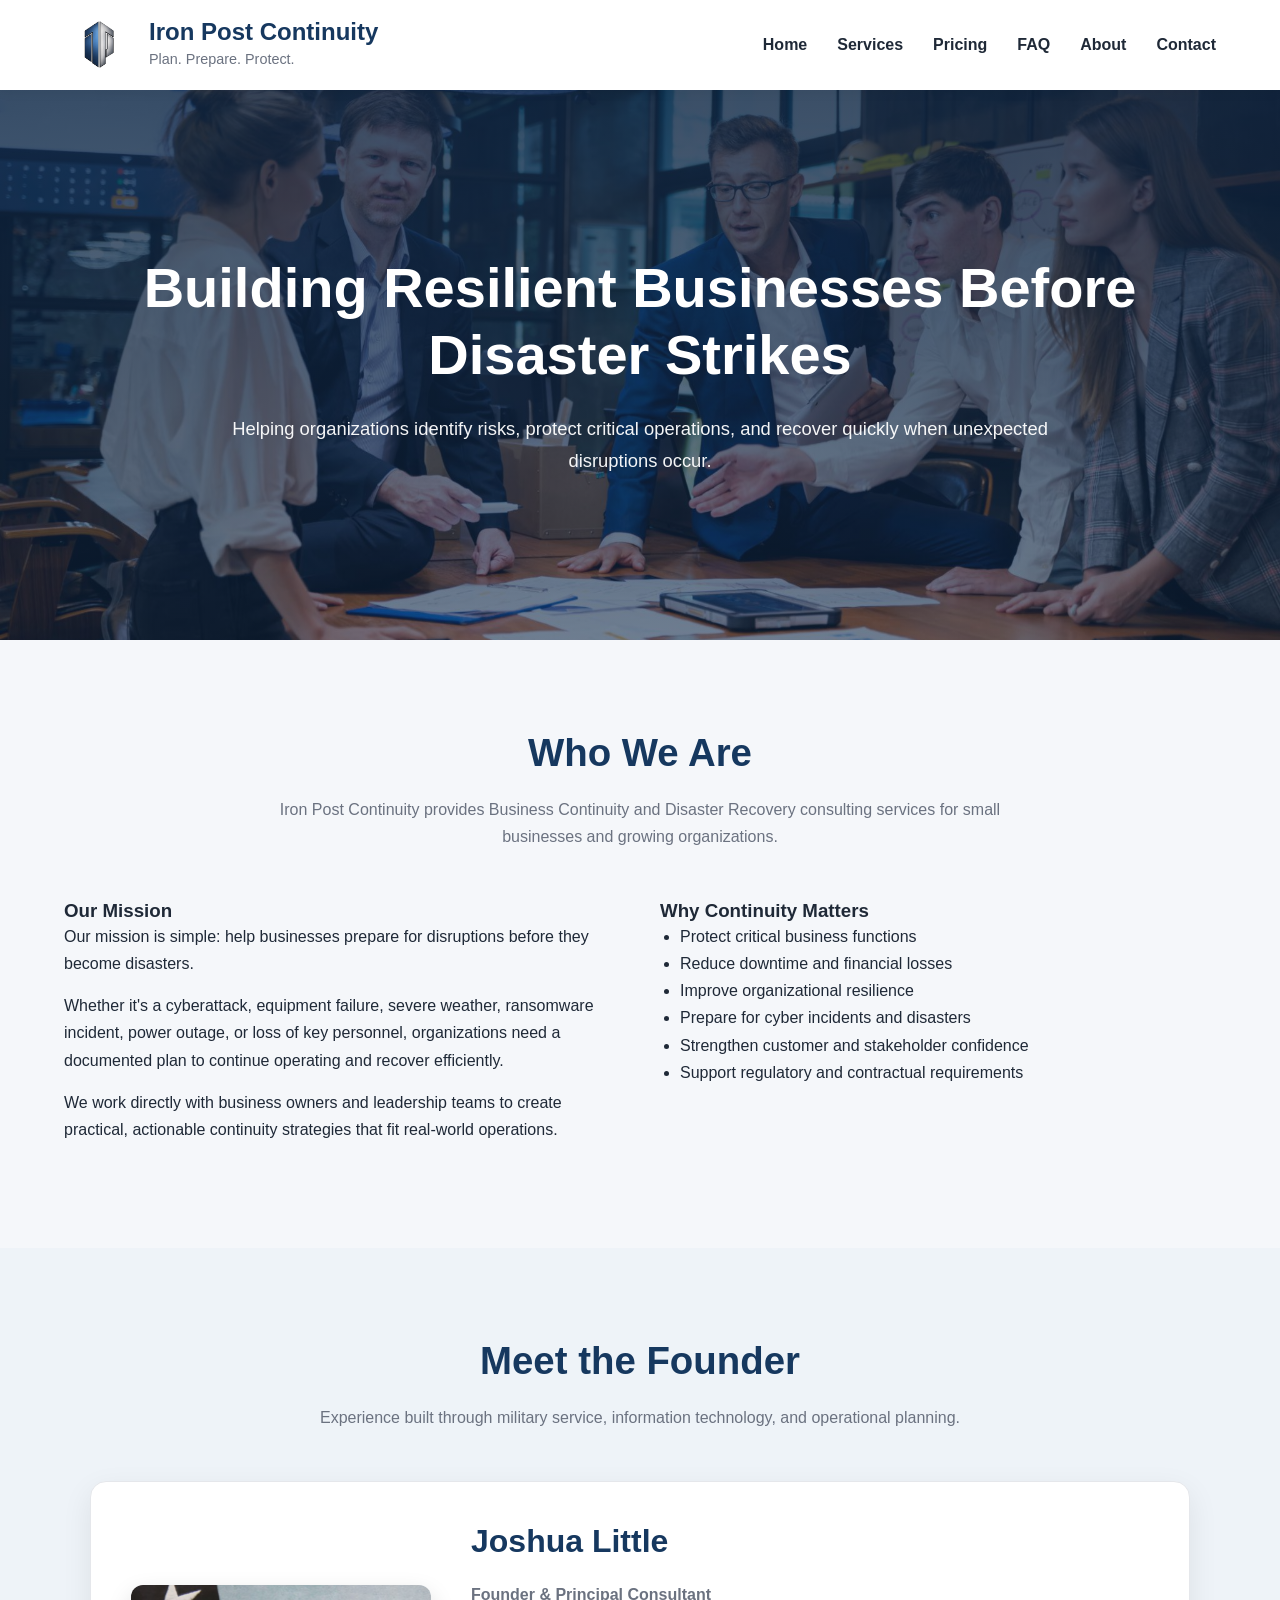
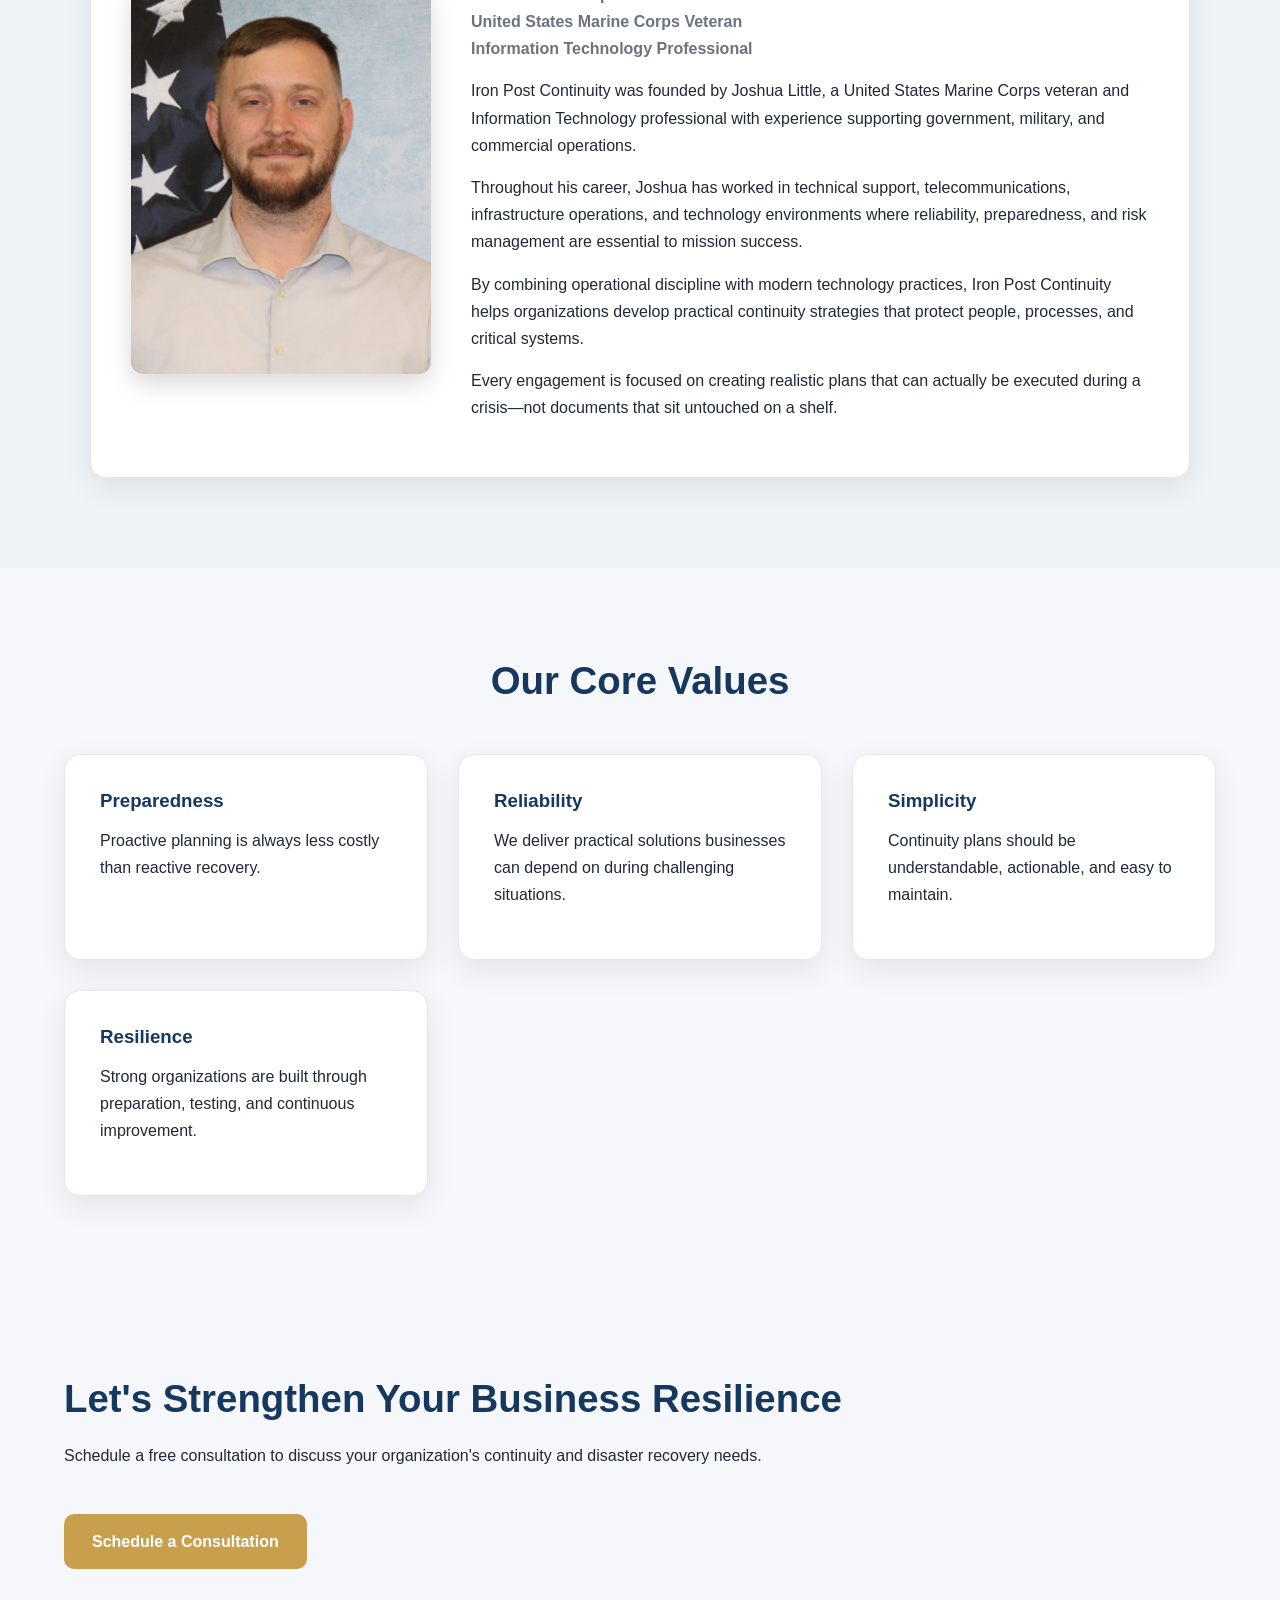
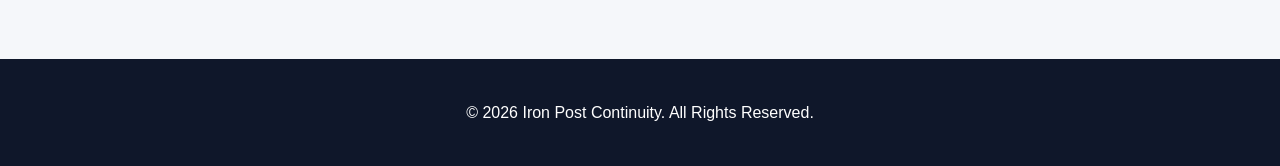
==== about.html @ 45dc6c43 "Update about.html" ====
<!DOCTYPE html>
<html lang="en">
<head>
    <meta charset="UTF-8">
    <meta name="viewport" content="width=device-width, initial-scale=1.0">
    <title>About Us | Iron Post Continuity</title>
    <link rel="stylesheet" href="css/styles.css">
</head>
<body>

    <!-- Navigation -->
    <header>
        <div class="container nav-container">
            <a href="index.html" class="logo-container">
                <img src="images/logo.png" alt="Iron Post Continuity Logo" class="logo">
                <div>
                    <h1>Iron Post Continuity</h1>
                    <p>Plan. Prepare. Protect.</p>
                </div>
            </a>

            <nav>
                <ul>
                    <li><a href="index.html">Home</a></li>
                    <li><a href="services.html">Services</a></li>
                    <li><a href="pricing.html">Pricing</a></li>
                    <li><a href="faq.html">FAQ</a></li>
                    <li><a href="about.html">About</a></li>
                    <li><a href="contact.html">Contact</a></li>
                </ul>
            </nav>
        </div>
    </header>

    <!-- Hero -->
    <section class="page-hero about-hero">
        <div class="container">
            <h2>Building Resilient Businesses Before Disaster Strikes</h2>
            <p>
                Helping organizations identify risks, protect critical operations,
                and recover quickly when unexpected disruptions occur.
            </p>
        </div>
    </section>

    <!-- About Company -->
    <section class="section-light">
        <div class="container">

            <div class="section-heading">
                <h2>Who We Are</h2>
                <p>
                    Iron Post Continuity provides Business Continuity and Disaster Recovery
                    consulting services for small businesses and growing organizations.
                </p>
            </div>

            <div class="two-column-grid">

                <div>
                    <h3>Our Mission</h3>
                    <p>
                        Our mission is simple: help businesses prepare for disruptions
                        before they become disasters.
                    </p>

                    <p>
                        Whether it's a cyberattack, equipment failure, severe weather,
                        ransomware incident, power outage, or loss of key personnel,
                        organizations need a documented plan to continue operating and
                        recover efficiently.
                    </p>

                    <p>
                        We work directly with business owners and leadership teams to
                        create practical, actionable continuity strategies that fit
                        real-world operations.
                    </p>
                </div>

                <div>
                    <h3>Why Continuity Matters</h3>

                    <ul class="feature-list">
                        <li>Protect critical business functions</li>
                        <li>Reduce downtime and financial losses</li>
                        <li>Improve organizational resilience</li>
                        <li>Prepare for cyber incidents and disasters</li>
                        <li>Strengthen customer and stakeholder confidence</li>
                        <li>Support regulatory and contractual requirements</li>
                    </ul>
                </div>

            </div>
        </div>
    </section>

    <!-- Founder Section -->
	<section class="section-dark">

		<div class="container">

			<div class="section-heading">
				<h2>Meet the Founder</h2>

				<p>
					Experience built through military service,
					information technology, and operational planning.
				</p>
			</div>

			<div class="founder-card">
	
				<div class="founder-image">
	
					<img
						src="images/joshlittle.jpg"
						alt="Joshua Little">

				</div>

				<div class="founder-content">

					<h3>Joshua Little</h3>
					<p class="founder-title">
						Founder & Principal Consultant<br>
						United States Marine Corps Veteran<br>
						Information Technology Professional
					</p>
					<p>
						Iron Post Continuity was founded by Joshua Little,
						a United States Marine Corps veteran and Information
						Technology professional with experience supporting
						government, military, and commercial operations.
					</p>

					<p>
						Throughout his career, Joshua has worked in technical
						support, telecommunications, infrastructure operations,
						and technology environments where reliability,
						preparedness, and risk management are essential
						to mission success.
					</p>

					<p>
						By combining operational discipline with modern
						technology practices, Iron Post Continuity helps
						organizations develop practical continuity strategies
						that protect people, processes, and critical systems.
					</p>

					<p>
						Every engagement is focused on creating realistic plans
						that can actually be executed during a crisis—not
						documents that sit untouched on a shelf.
					</p>

				</div>

			</div>

		</div>

	</section>

    <!-- Values -->
    <section class="section-light">
        <div class="container">

            <div class="section-heading">
                <h2>Our Core Values</h2>
            </div>

            <div class="cards-grid">

                <div class="card">
                    <h3>Preparedness</h3>
                    <p>
                        Proactive planning is always less costly than reactive recovery.
                    </p>
                </div>

                <div class="card">
                    <h3>Reliability</h3>
                    <p>
                        We deliver practical solutions businesses can depend on during
                        challenging situations.
                    </p>
                </div>

                <div class="card">
                    <h3>Simplicity</h3>
                    <p>
                        Continuity plans should be understandable, actionable, and easy
                        to maintain.
                    </p>
                </div>

                <div class="card">
                    <h3>Resilience</h3>
                    <p>
                        Strong organizations are built through preparation, testing,
                        and continuous improvement.
                    </p>
                </div>

            </div>

        </div>
    </section>

    <!-- CTA -->
    <section class="cta-section">
        <div class="container">
            <h2>Let's Strengthen Your Business Resilience</h2>

            <p>
                Schedule a free consultation to discuss your organization's continuity
                and disaster recovery needs.
            </p>

            <a href="contact.html" class="btn">
                Schedule a Consultation
            </a>
        </div>
    </section>

    <!-- Footer -->
    <footer>
        <div class="container">
            <p>
                © 2026 Iron Post Continuity. All Rights Reserved.
            </p>
        </div>
    </footer>

</body>
</html>
---- css/styles.css ----
/* ==================================================
IRON POST CONTINUITY
Professional Consulting Theme
================================================== */

:root {


--primary: #16385f;
--primary-dark: #102846;
--primary-light: #29517f;

--secondary: #c8a04d;

--text: #1f2937;
--text-light: #6b7280;

--background: #f5f7fa;
--surface: #ffffff;

--border: #e5e7eb;

--shadow:
    0 10px 30px rgba(0,0,0,.08);


}

/* ==================================================
RESET
================================================== */

* {
  margin: 0;
  padding: 0;
  box-sizing: border-box;
  }

html {
scroll-behavior: smooth;
}

body {


font-family: 'Inter', sans-serif;

background: var(--background);

color: var(--text);

line-height: 1.7;


}

/* ==================================================
GLOBAL
================================================== */

.container {


width: 90%;
max-width: 1200px;
margin: auto;


}

section {
padding: 90px 0;
}

h1,
h2,
h3 {


line-height: 1.2;


}

h2 {


color: var(--primary);

font-size: 2.4rem;

margin-bottom: 20px;


}

p {


margin-bottom: 15px;


}

ul {


padding-left: 20px;


}

a {


text-decoration: none;


}

/* ==================================================
HEADER
================================================== */

header {


background: white;

position: sticky;

top: 0;

z-index: 1000;

box-shadow:
    0 2px 12px rgba(0,0,0,.05);


}

.nav-container {


display: flex;

align-items: center;

justify-content: space-between;

min-height: 90px;


}

.logo-container {


display: flex;

align-items: center;

gap: 15px;

color: inherit;


}

.logo {


width: 70px;
height: auto;


}

.logo-container h1 {


font-size: 1.5rem;

color: var(--primary);

margin: 0;


}

.logo-container p {


margin: 0;

color: var(--text-light);

font-size: .9rem;


}

nav ul {


display: flex;

list-style: none;

gap: 30px;


}

nav a {


color: var(--text);

font-weight: 600;

transition: .25s ease;


}

nav a:hover {


color: var(--secondary);


}

/* ==================================================
HERO SECTIONS
================================================== */

.hero,
.page-hero {


min-height: 550px;

display: flex;

align-items: center;

justify-content: center;

text-align: center;

position: relative;

overflow: hidden;

background-size: cover;
background-position: center;


}

.hero::before,
.page-hero::before {


content: "";

position: absolute;

inset: 0;

background:
    linear-gradient(
        rgba(16,40,70,.82),
        rgba(16,40,70,.58)
    );


}

.hero-content,
.page-hero .container {


position: relative;

z-index: 2;


}

.hero h2,
.page-hero h2 {


color: white;

font-size: 3.5rem;

margin-bottom: 25px;


}

.hero p,
.page-hero p {


color: rgba(255,255,255,.95);

max-width: 850px;

margin: auto;

font-size: 1.15rem;


}

/* ==================================================
HERO IMAGES
================================================== */

.home-hero {
background-image: url('../images/hero-bg.jpg');
}

.about-hero {
background-image: url('../images/about-hero.jpg');
}

.services-hero {
background-image: url('../images/services-hero.jpg');
}

.pricing-hero {
background-image: url('../images/pricing-hero.jpg');
}

.faq-hero {
background-image: url('../images/faq-hero.jpg');
}

.contact-hero {
background-image: url('../images/contact-hero.jpg');
}

/* ==========================================
   Founder Section
========================================== */

.founder-card {

    display: grid;

    grid-template-columns: 300px 1fr;

    gap: 40px;

    align-items: center;

    background: white;

    padding: 40px;

    border-radius: 16px;

    border: 1px solid var(--border);

    box-shadow: var(--shadow);

    max-width: 1100px;

    margin: auto;
}

.founder-image img {

    width: 100%;

    border-radius: 12px;

    display: block;

    box-shadow:
        0 10px 25px rgba(0,0,0,.15);
}

.founder-content h3 {

    color: var(--primary);

    font-size: 2rem;

    margin-bottom: 20px;
}

.founder-content p {

    margin-bottom: 15px;
}

.founder-title {

    color: var(--text-light);

    font-weight: 600;

    margin-bottom: 25px;
}

/* ==================================================
BUTTONS
================================================== */

.btn {


display: inline-block;

margin-top: 30px;

padding: 14px 28px;

background: var(--secondary);

color: white;

font-weight: 600;

border-radius: 10px;

transition: .3s ease;


}

.btn:hover {


transform: translateY(-3px);

opacity: .95;


}

/* ==================================================
TRUST BAR
================================================== */

.trust-bar {


background: white;

padding: 30px 0;

border-bottom: 1px solid var(--border);


}

.trust-grid {


display: grid;

grid-template-columns:
    repeat(auto-fit,minmax(220px,1fr));

gap: 20px;

text-align: center;

font-weight: 600;

color: var(--primary);


}

/* ==================================================
SECTION STYLES
================================================== */

.section-light {


background: var(--background);


}

.section-dark {


background: #eef3f8;


}

.section-heading {


text-align: center;

margin-bottom: 50px;


}

.section-heading p {


max-width: 750px;

margin: auto;

color: var(--text-light);


}

/* ==================================================
TWO COLUMN GRID
================================================== */

.two-column-grid {


display: grid;

grid-template-columns:
    repeat(auto-fit,minmax(350px,1fr));

gap: 40px;

align-items: start;


}

/* ==================================================
CARDS
================================================== */

.cards-grid {


display: grid;

grid-template-columns:
    repeat(auto-fit,minmax(280px,1fr));

gap: 30px;


}

.card {


background: white;

padding: 35px;

border-radius: 16px;

border: 1px solid var(--border);

box-shadow: var(--shadow);

transition: .3s ease;


}

.card:hover {


transform: translateY(-6px);


}

.card h3 {


color: var(--primary);

margin-bottom: 15px;


}

.featured-card {


border: 2px solid var(--secondary);


}

/* ==================================================
PRICE
================================================== */

.price {


font-size: 2.4rem;

font-weight: 700;

color: var(--primary);

margin: 20px 0;


}

.price span {


font-size: 1rem;

color: var(--text-light);


}

/* ==================================================
FAQ
================================================== */

.faq-container {


max-width: 900px;

margin: auto;


}

.faq-item {


background: white;

margin-bottom: 15px;

border-radius: 12px;

overflow: hidden;

border: 1px solid var(--border);

box-shadow: var(--shadow);


}

.faq-item summary {


cursor: pointer;

padding: 22px;

font-weight: 600;

list-style: none;

position: relative;


}

.faq-item summary::-webkit-details-marker {
display: none;
}

.faq-item summary::after {


content: "+";

position: absolute;

right: 25px;

font-size: 1.5rem;


}

.faq-item[open] summary::after {
content: "−";
}

.faq-content {


padding: 0 22px 22px;


}

/* ==================================================
CONTACT
================================================== */

.contact-layout {


display: grid;

grid-template-columns:
    2fr 1fr;

gap: 40px;


}

.contact-form-card,
.contact-info-card {


background: white;

padding: 35px;

border-radius: 16px;

border: 1px solid var(--border);

box-shadow: var(--shadow);


}

.form-group {


margin-bottom: 20px;


}

.form-group label {


display: block;

margin-bottom: 8px;

font-weight: 600;


}

.contact-form input,
.contact-form select,
.contact-form textarea {


width: 100%;

padding: 14px;

border: 1px solid var(--border);

border-radius: 10px;

font-family: inherit;


}

.contact-form textarea {


resize: vertical;


}

.contact-item {


margin-bottom: 25px;


}

.privacy-note {


margin-top: 25px;

text-align: center;

color: var(--text-light);


}

/* ==================================================
FOOTER
================================================== */

footer {


background: #0f172a;

color: white;

text-align: center;

padding: 40px 0;


}

footer p {


margin: 0;


}

/* ==================================================
MOBILE
================================================== */

@media (max-width: 900px) {


.nav-container {

    flex-direction: column;

    padding: 20px 0;
}

nav ul {

    flex-wrap: wrap;

    justify-content: center;

    gap: 15px;
}

.contact-layout {

    grid-template-columns: 1fr;
}

.hero h2,
.page-hero h2 {

    font-size: 2.5rem;
}


}

@media (max-width: 768px) {


section {
    padding: 70px 0;
}

h2 {
    font-size: 2rem;
}

.hero h2,
.page-hero h2 {

    font-size: 2rem;
}

.cards-grid {

    grid-template-columns: 1fr;
}

.two-column-grid {

    grid-template-columns: 1fr;
}

.founder-card {

        grid-template-columns: 1fr;

        text-align: center;
    }

.founder-image {

        max-width: 250px;

        margin: auto;
    }

}
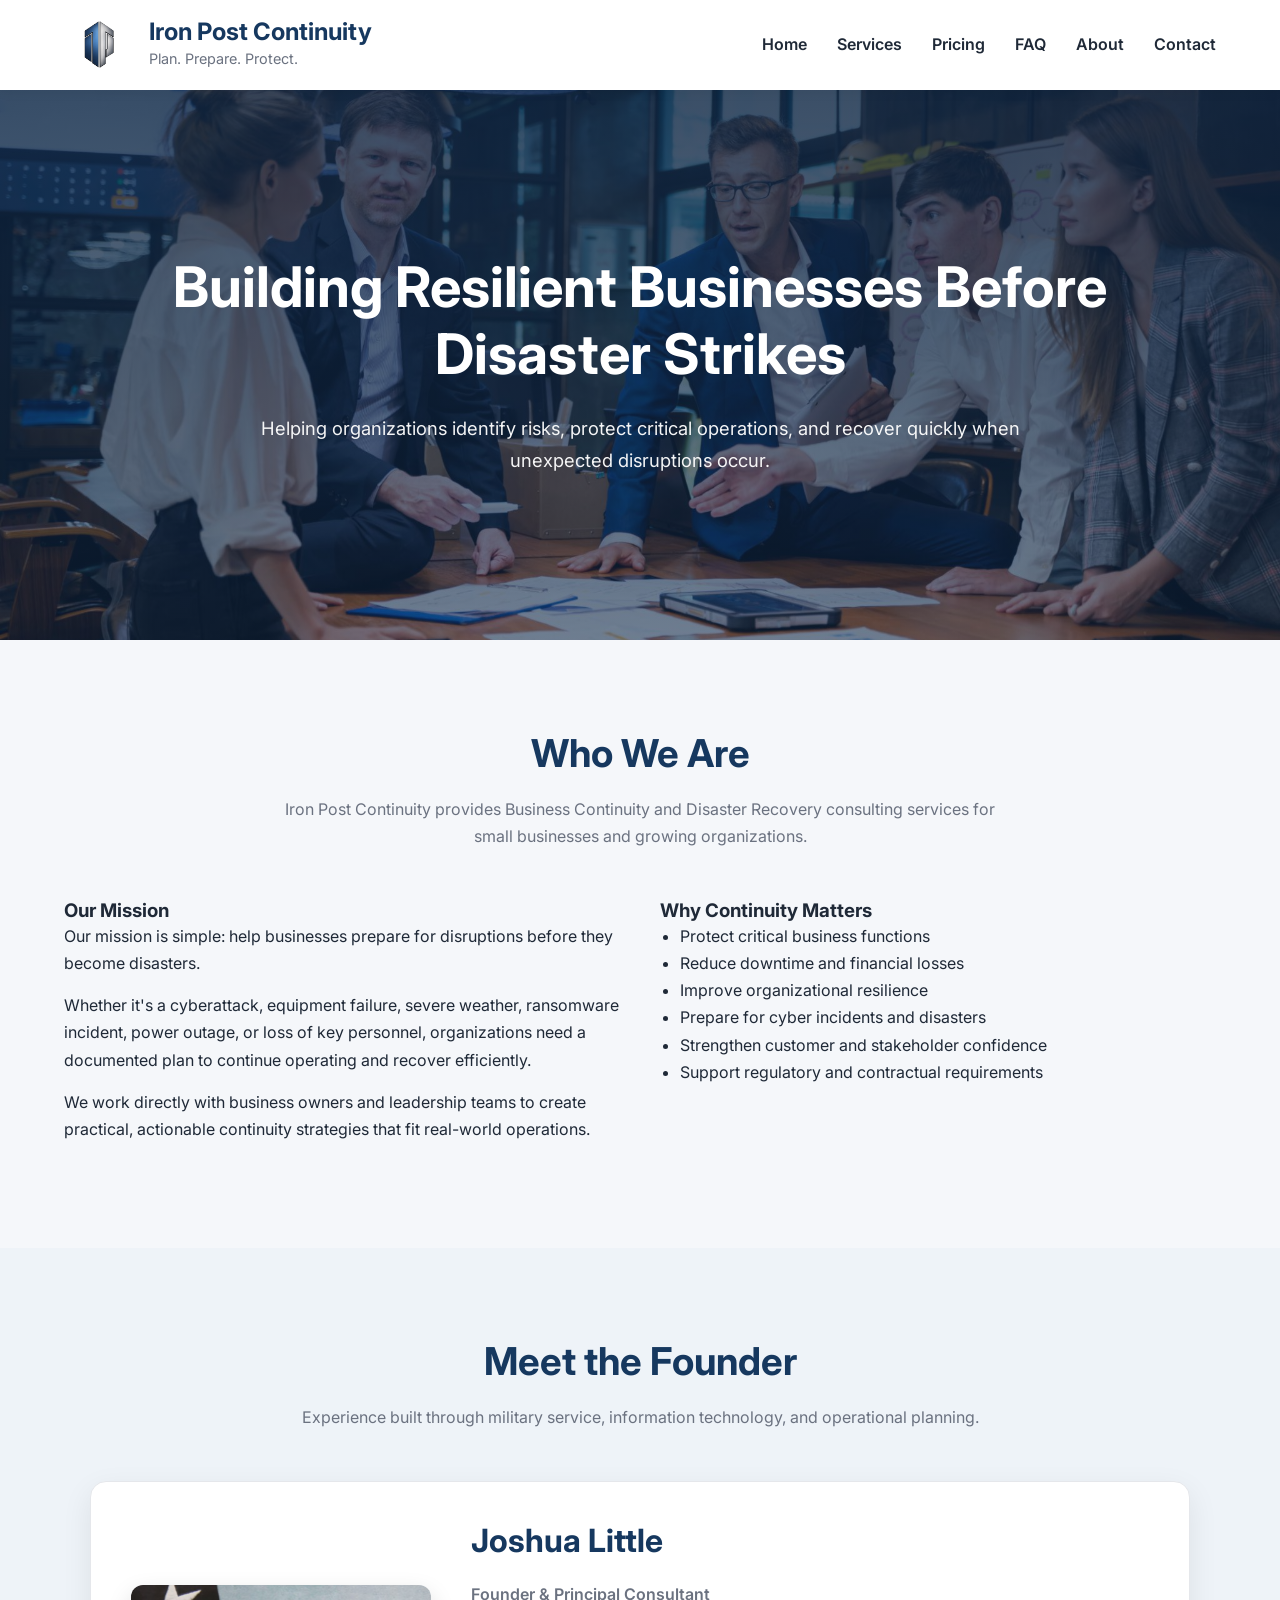
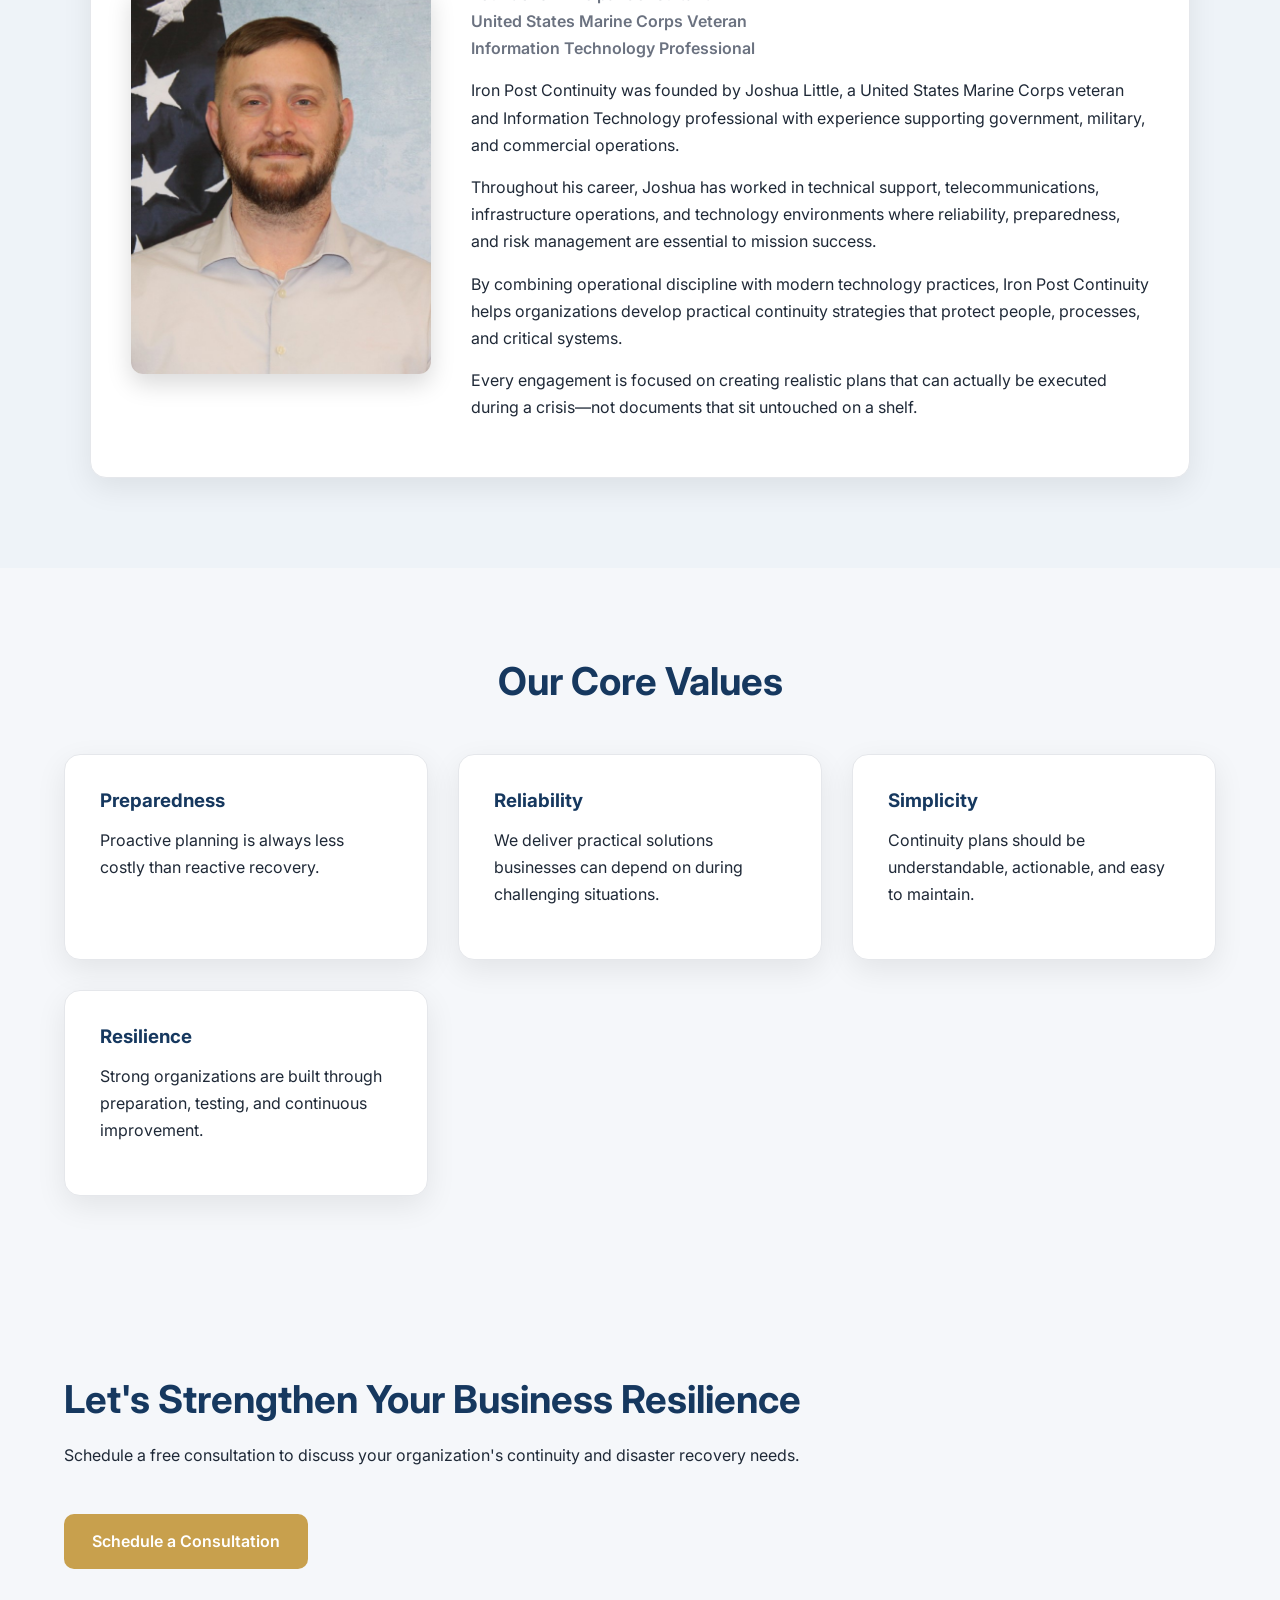
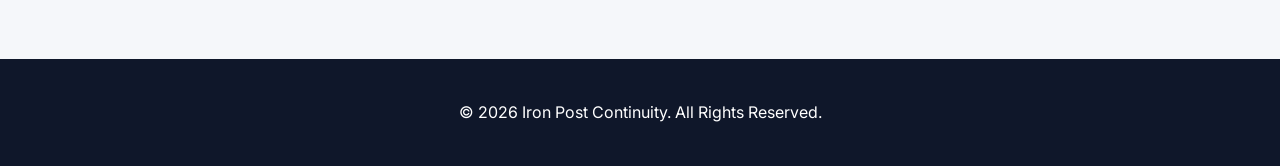
==== commit 1f5f2604: "Adding font stuff" ====
--- a/about.html
+++ b/about.html
@@ -4,20 +4,28 @@
     <meta charset="UTF-8">
     <meta name="viewport" content="width=device-width, initial-scale=1.0">
     <title>About Us | Iron Post Continuity</title>
+    <link rel="icon" type="image/png" href="images/favicon.png">
     <link rel="stylesheet" href="css/styles.css">
+    <link rel="preconnect" href="https://fonts.googleapis.com">
+    <link rel="preconnect" href="https://fonts.gstatic.com" crossorigin>
+    <link href="https://fonts.googleapis.com/css2?family=Inter:wght@300;400;500;600;700&display=swap" rel="stylesheet">
+
 </head>
 <body>
 
     <!-- Navigation -->
     <header>
         <div class="container nav-container">
-            <a href="index.html" class="logo-container">
-                <img src="images/logo.png" alt="Iron Post Continuity Logo" class="logo">
-                <div>
-                    <h1>Iron Post Continuity</h1>
-                    <p>Plan. Prepare. Protect.</p>
-                </div>
-            </a>
+        <a href="index.html" class="logo-container">
+            <img src="images/logo.png"
+                 alt="Iron Post Continuity Logo"
+                 class="logo">
+
+            <div>
+                <h1>Iron Post Continuity</h1>
+                <p>Plan. Prepare. Protect.</p>
+            </div>
+        </a>
 
             <nav>
                 <ul>
--- a/css/styles.css
+++ b/css/styles.css
@@ -612,7 +612,7 @@
 
 font-size: 2.4rem;
 
-font-weight: 700;
+font-weight: 400;
 
 color: var(--primary);
 
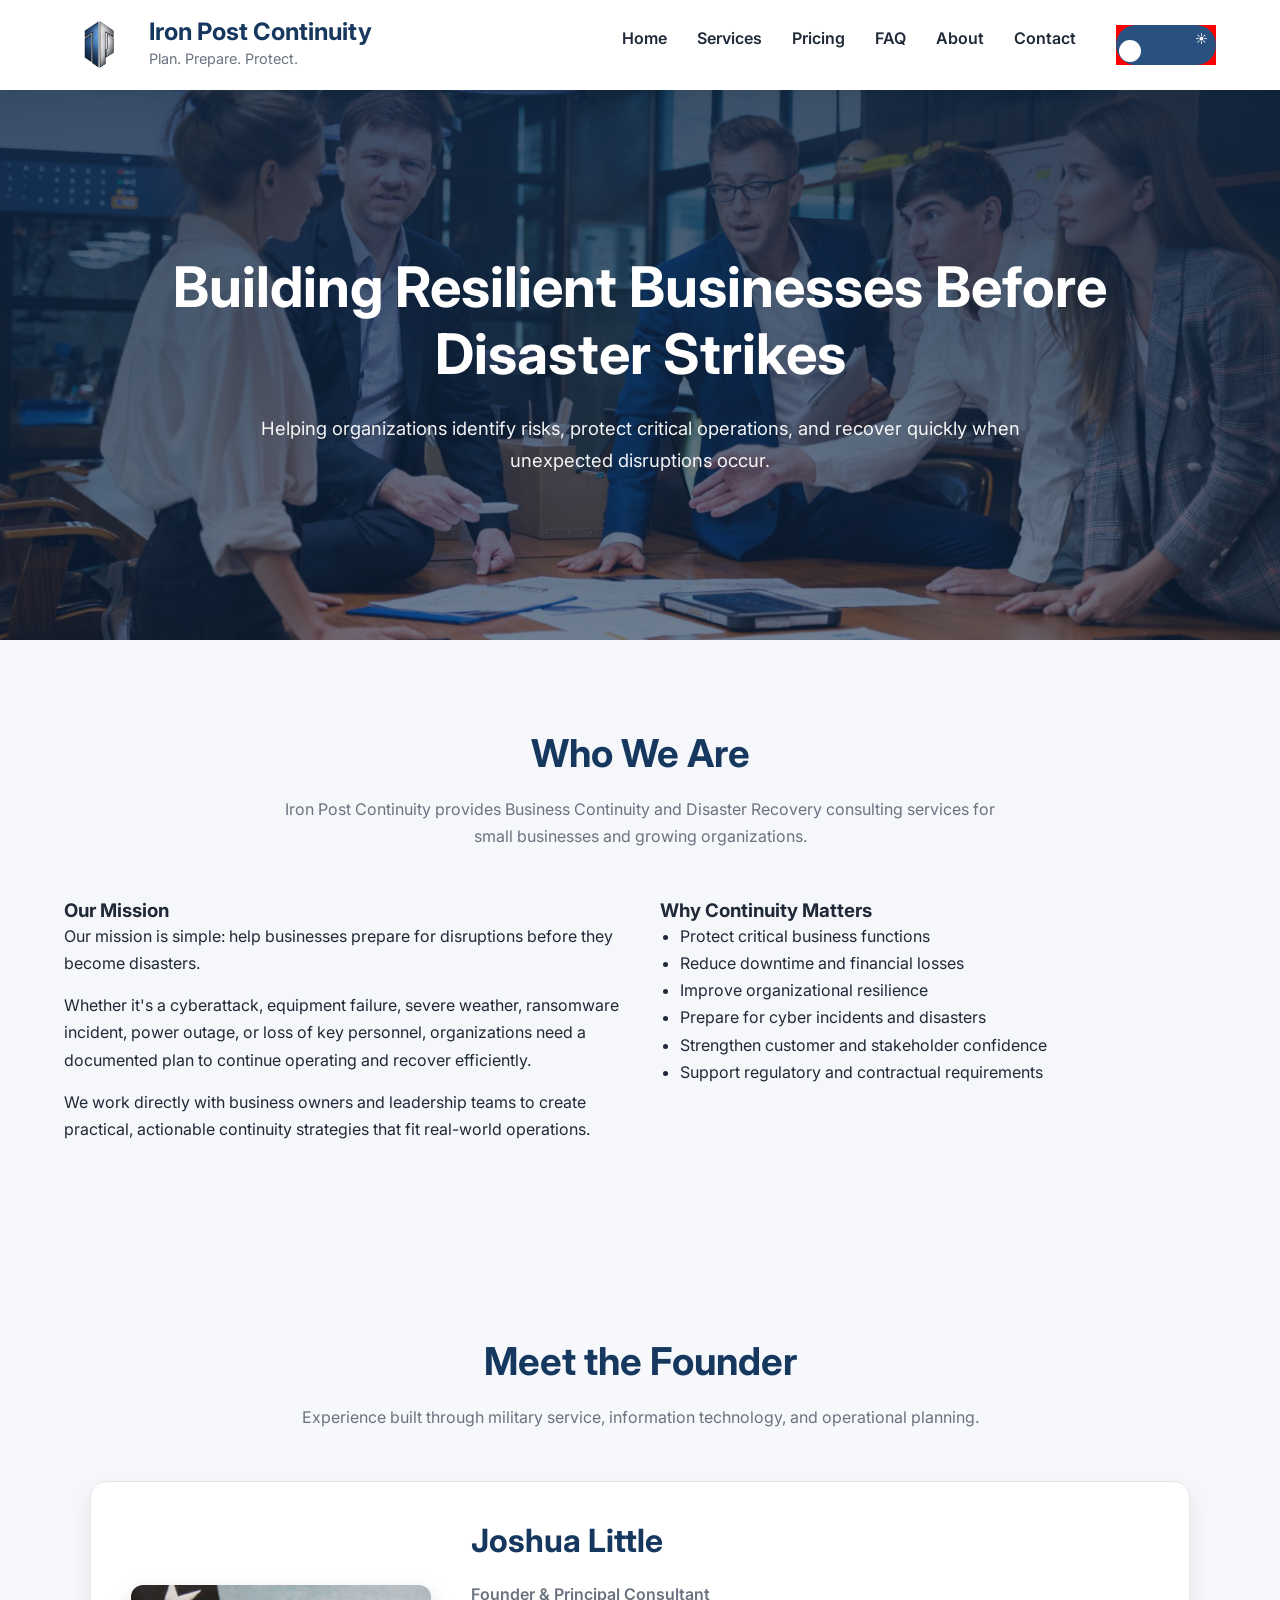
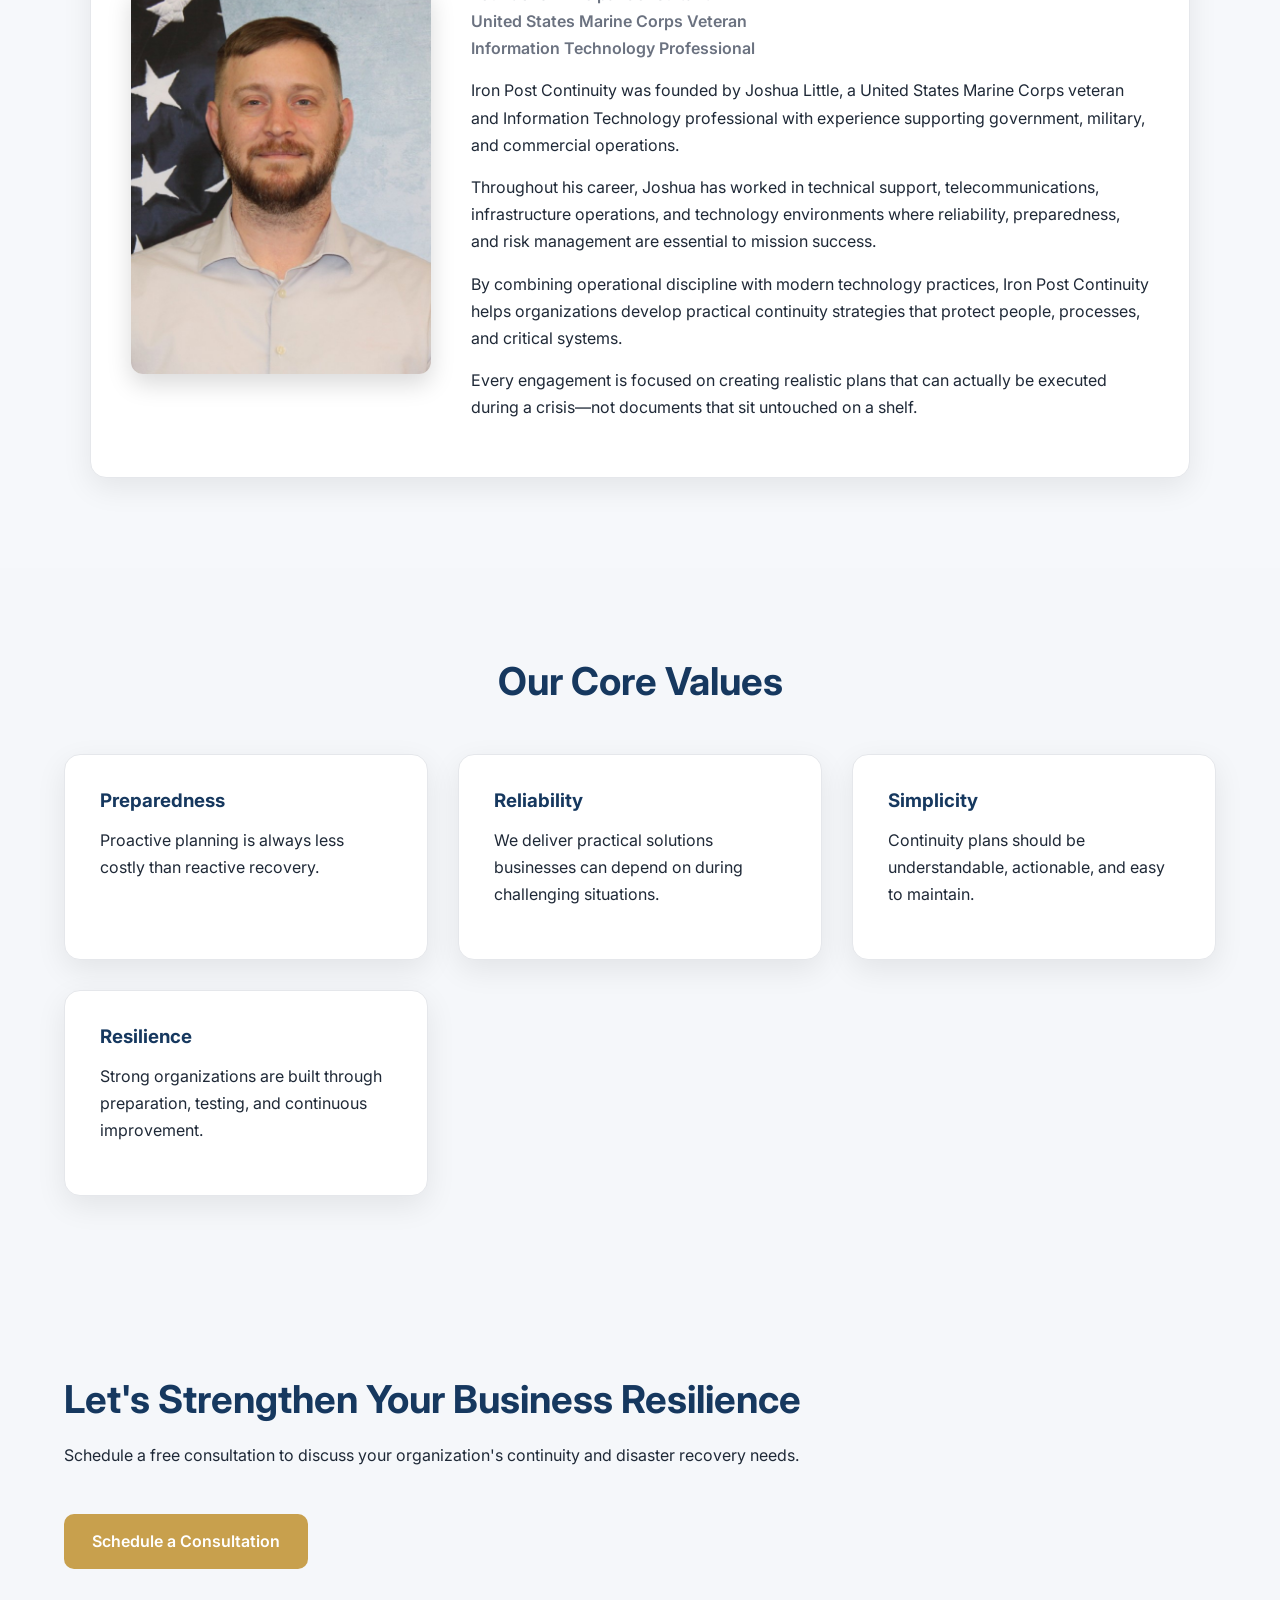
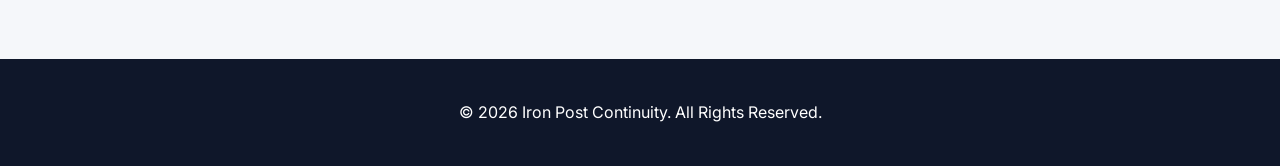
==== commit 0c3be3d7: "Adding dark mode switch" ====
--- a/about.html
+++ b/about.html
@@ -4,7 +4,7 @@
     <meta charset="UTF-8">
     <meta name="viewport" content="width=device-width, initial-scale=1.0">
     <title>About Us | Iron Post Continuity</title>
-    <link rel="icon" type="image/png" href="images/favicon.png">
+    <link rel="icon" type="image/png" href="images/favicon.ico">
     <link rel="stylesheet" href="css/styles.css">
     <link rel="preconnect" href="https://fonts.googleapis.com">
     <link rel="preconnect" href="https://fonts.gstatic.com" crossorigin>
@@ -35,6 +35,12 @@
                     <li><a href="faq.html">FAQ</a></li>
                     <li><a href="about.html">About</a></li>
                     <li><a href="contact.html">Contact</a></li>
+					<li>
+                		<label class="theme-switch">
+                    		<input type="checkbox" id="theme-toggle">
+                    		<span class="slider"></span>
+                		</label>
+            		</li>
                 </ul>
             </nav>
         </div>
@@ -243,4 +249,29 @@
     </footer>
 
 </body>
+<script>
+document.addEventListener('DOMContentLoaded', () => {
+
+    const toggle = document.getElementById('theme-toggle');
+
+    if (localStorage.getItem('theme') === 'dark') {
+        document.body.classList.add('dark-mode');
+        toggle.checked = true;
+    }
+
+    toggle.addEventListener('change', () => {
+
+        if (toggle.checked) {
+            document.body.classList.add('dark-mode');
+            localStorage.setItem('theme', 'dark');
+        } else {
+            document.body.classList.remove('dark-mode');
+            localStorage.setItem('theme', 'light');
+        }
+
+    });
+
+});
+</script>
+
 </html>
--- a/css/styles.css
+++ b/css/styles.css
@@ -24,6 +24,28 @@
     0 10px 30px rgba(0,0,0,.08);
 
 
+}
+
+/* ==========================================
+DARK MODE
+========================================== */
+
+body.dark-mode {
+    --primary: #4f8ccf;
+    --primary-dark: #336799;
+    --primary-light: #74a7df;
+
+    --secondary: #d9b263;
+
+    --text: #e5e7eb;
+    --text-light: #9ca3af;
+
+    --background: #111827;
+    --surface: #1f2937;
+
+    --border: #374151;
+
+    --shadow: 0 10px 30px rgba(0,0,0,.35);
 }
 
 /* ==================================================
@@ -125,7 +147,7 @@
 header {
 
 
-background: white;
+background: var(--surface);
 
 position: sticky;
 
@@ -230,6 +252,68 @@
 color: var(--secondary);
 
 
+}
+
+/* ==========================================
+THEME TOGGLE SWITCH
+========================================== */
+
+.theme-switch {
+    position: relative;
+    display: inline-block;
+    margin-left: 10px;
+    width: 52px;
+    height: 28px;
+}
+
+.theme-switch input {
+    opacity: 0;
+    width: 0;
+    height: 0;
+}
+
+.slider {
+    position: absolute;
+    cursor: pointer;
+    inset: 0;
+    background-color: #29517f;
+    transition: .3s ease;
+    border-radius: 34px;
+}
+
+.slider:before {
+    content: "";
+    position: absolute;
+    height: 22px;
+    width: 22px;
+    left: 3px;
+    bottom: 3px;
+    background-color: white;
+    transition: .3s ease;
+    border-radius: 50%;
+}
+
+input:checked + .slider {
+    background-color: #c8a04d;
+}
+
+input:checked + .slider:before {
+    transform: translateX(24px);
+}
+
+.slider::after {
+    content: "☀";
+    position: absolute;
+    right: 8px;
+    top: 4px;
+    color: white;
+    font-size: 12px;
+}
+
+input:checked + .slider::after {
+    content: "🌙";
+    left: 8px;
+    right: auto;
 }
 
 /* ==================================================
@@ -360,7 +444,7 @@
 
     align-items: center;
 
-    background: white;
+    background: var(--surface);
 
     padding: 40px;
 
@@ -453,7 +537,7 @@
 .trust-bar {
 
 
-background: white;
+background: var(--surface);
 
 padding: 30px 0;
 
@@ -496,7 +580,7 @@
 .section-dark {
 
 
-background: #eef3f8;
+background: color-mix(in srgb, var(--background) 90%, white 10%);
 
 
 }
@@ -562,7 +646,7 @@
 .card {
 
 
-background: white;
+background: var(--surface);
 
 padding: 35px;
 
@@ -648,7 +732,7 @@
 .faq-item {
 
 
-background: white;
+background: var(--surface);
 
 margin-bottom: 15px;
 
@@ -730,7 +814,7 @@
 .contact-info-card {
 
 
-background: white;
+background: var(--surface);
 
 padding: 35px;
 
@@ -809,6 +893,52 @@
 
 }
 
+.service-grid {
+    display: grid;
+    grid-template-columns: repeat(2, 1fr);
+    gap: 12px;
+    margin-top: 10px;
+}
+
+.service-option {
+    display: flex;
+    align-items: center;
+    gap: 10px;
+    padding: 12px 16px;
+    background: var(--surface);
+    border: 1px solid #d8dde6;
+    border-radius: 8px;
+    cursor: pointer;
+    transition: all 0.2s ease;
+}
+
+.service-option:hover {
+    border-color: #b22222;
+    background: #f8f9fa;
+}
+
+.service-option input[type="checkbox"] {
+    width: 18px;
+    height: 18px;
+    margin: 0;
+}
+
+.service-option span {
+    font-weight: 500;
+}
+
+.service-option:has(input:checked) {
+    background: #fef2f2;
+    border-color: #b22222;
+}
+
+.error-message {
+    color: #b22222;
+    font-size: 0.9rem;
+    font-weight: 600;
+    margin-top: 8px;
+}
+
 /* ==================================================
 FOOTER
 ================================================== */
@@ -914,3 +1044,9 @@
     }
 
 }
+
+.theme-switch {
+    background: red !important;
+    width: 100px !important;
+    height: 40px !important;
+}
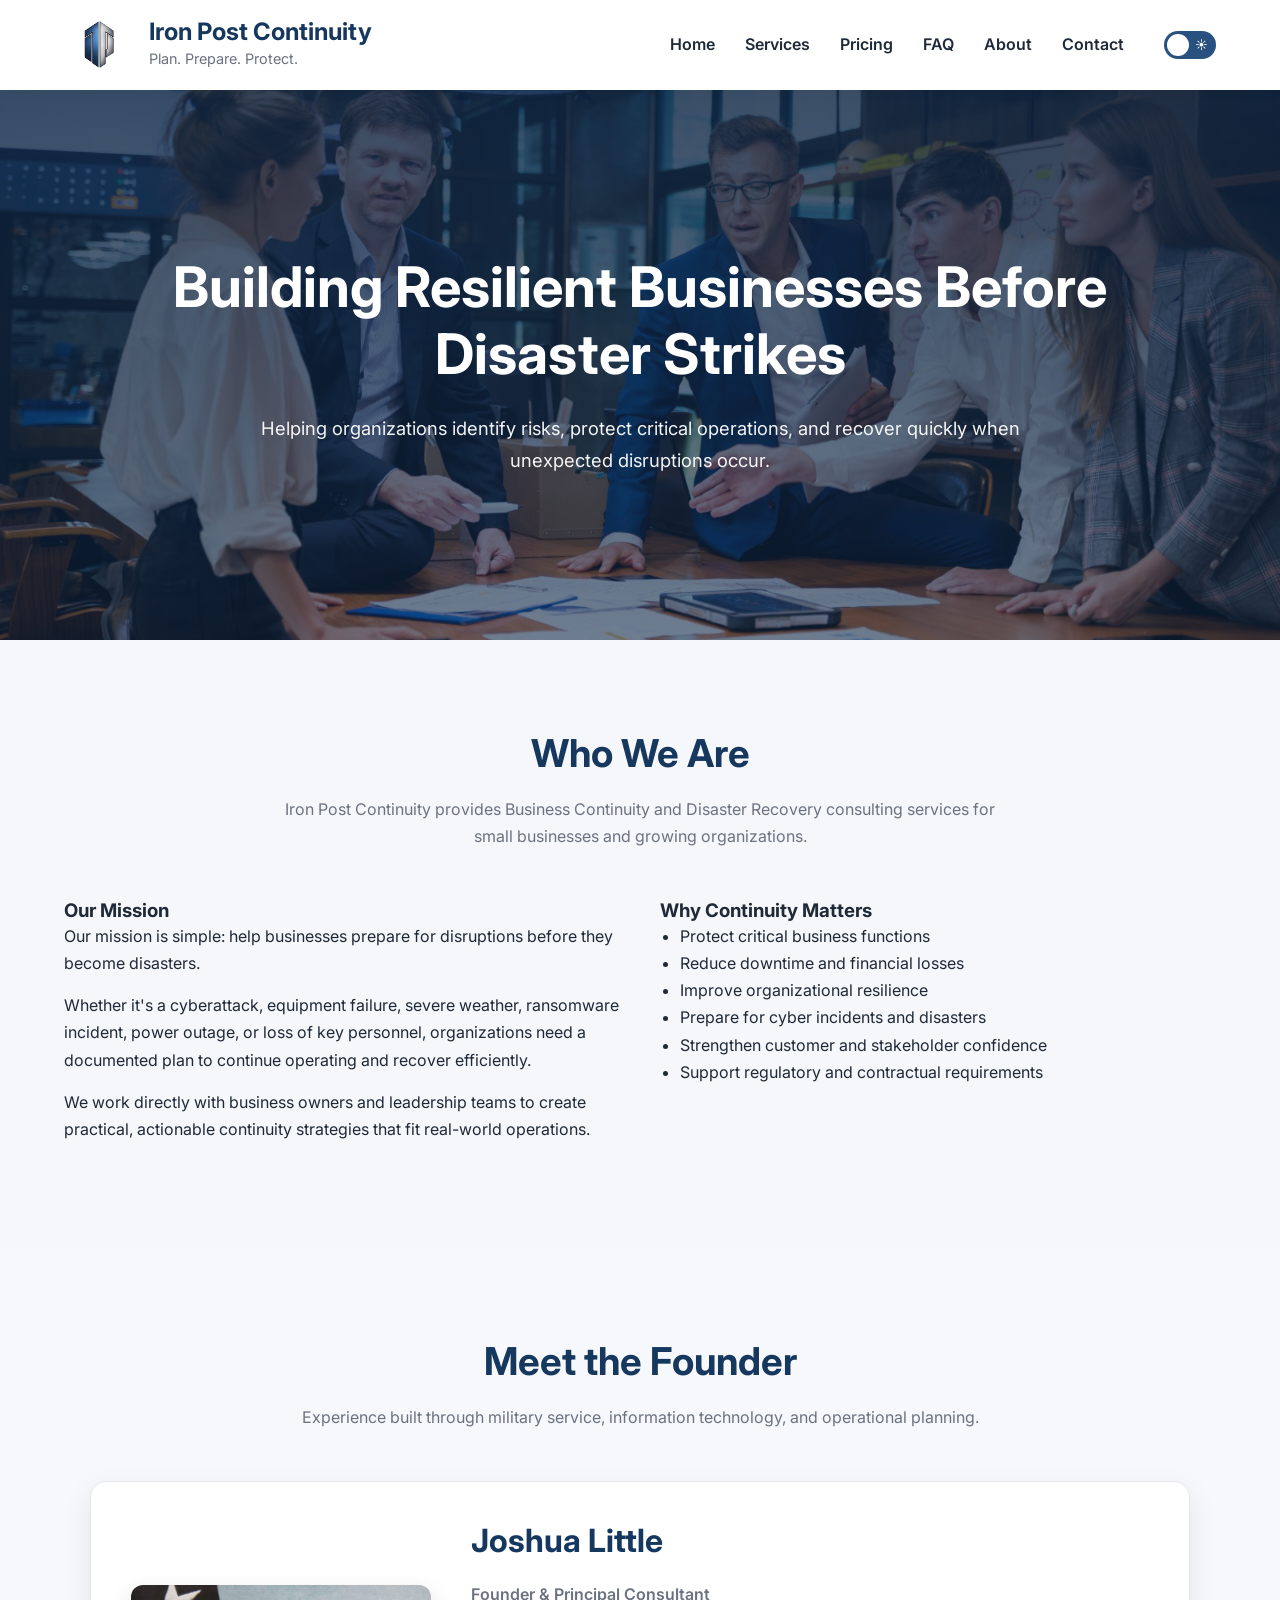
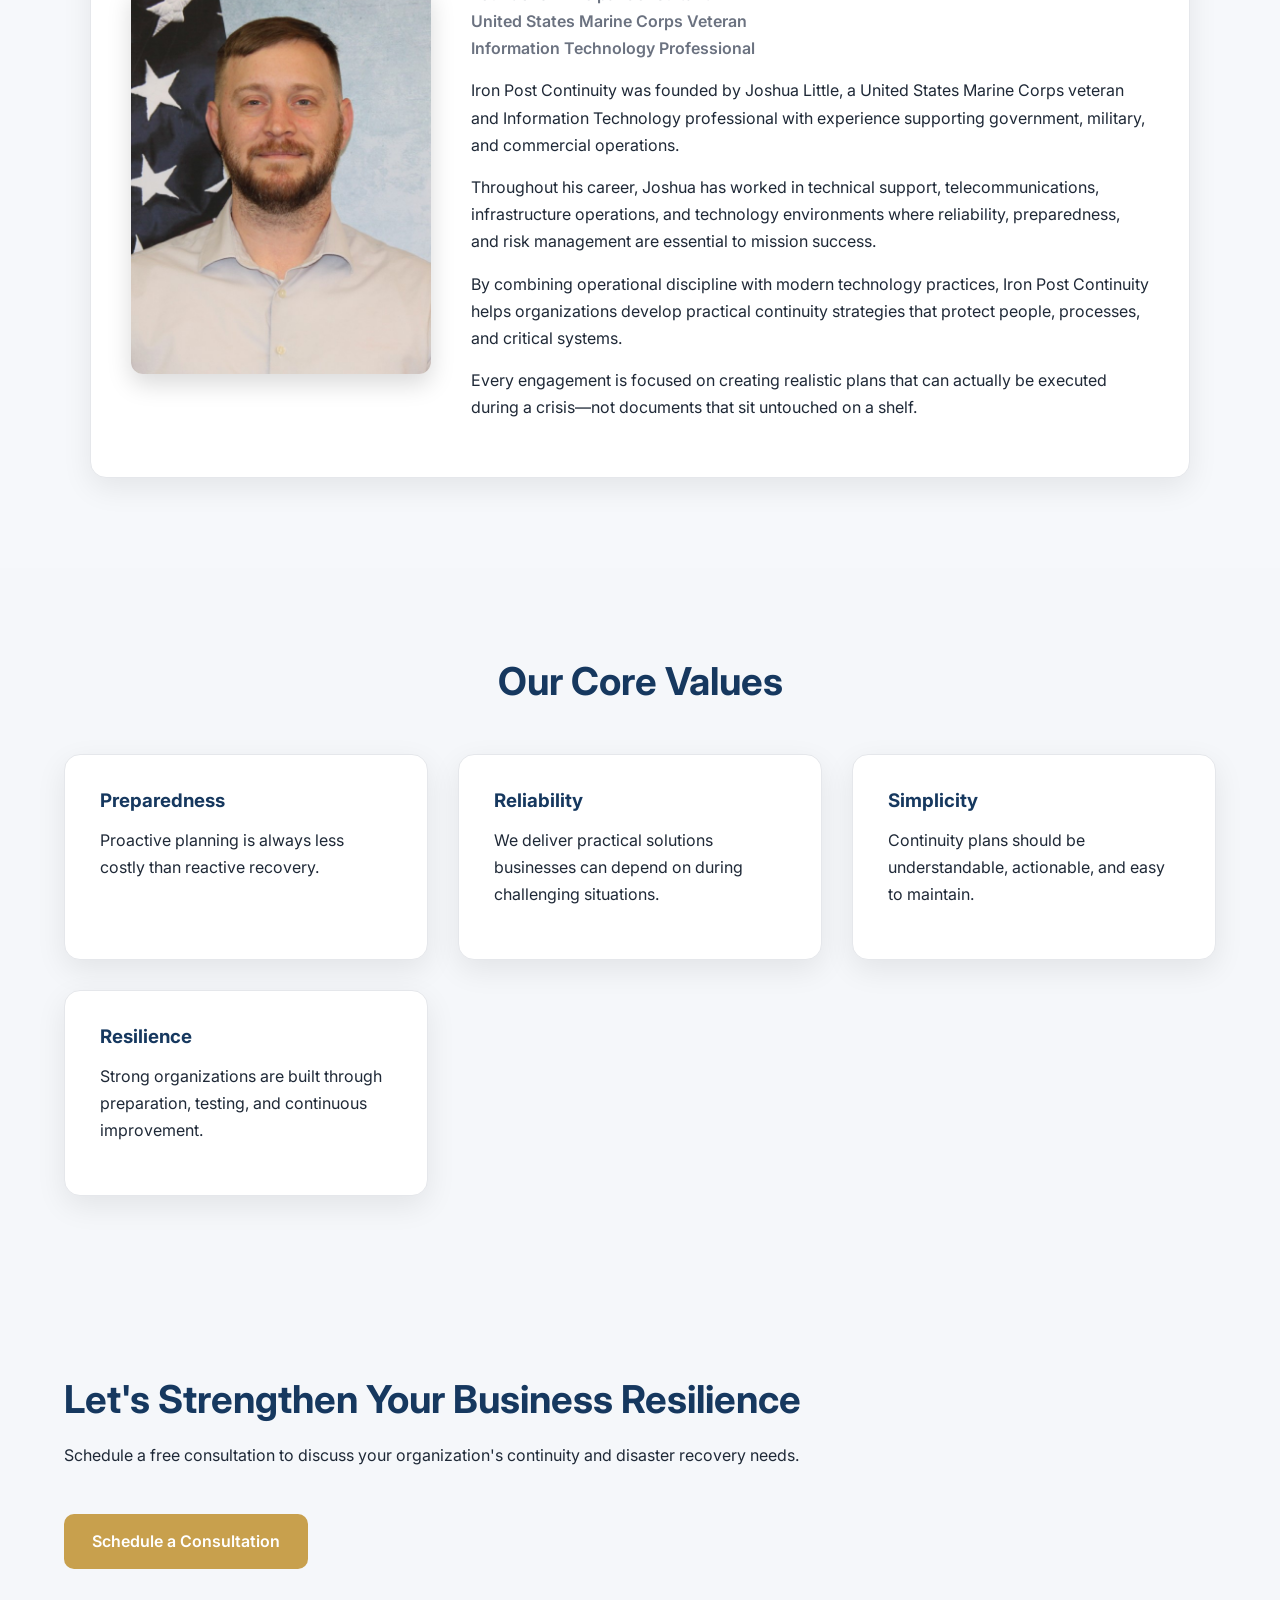
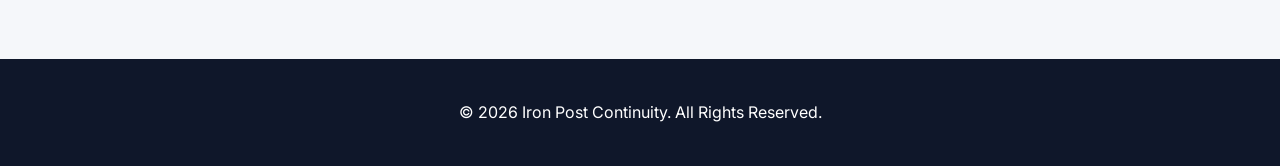
==== commit 7410ff99: "Recommitting for verification purposes. No major changes done in this push." ====
--- a/about.html
+++ b/about.html
@@ -273,5 +273,4 @@
 
 });
 </script>
-
-</html>
+</html>
--- a/css/styles.css
+++ b/css/styles.css
@@ -1043,10 +1043,4 @@
         margin: auto;
     }
 
-}
-
-.theme-switch {
-    background: red !important;
-    width: 100px !important;
-    height: 40px !important;
-}
+}
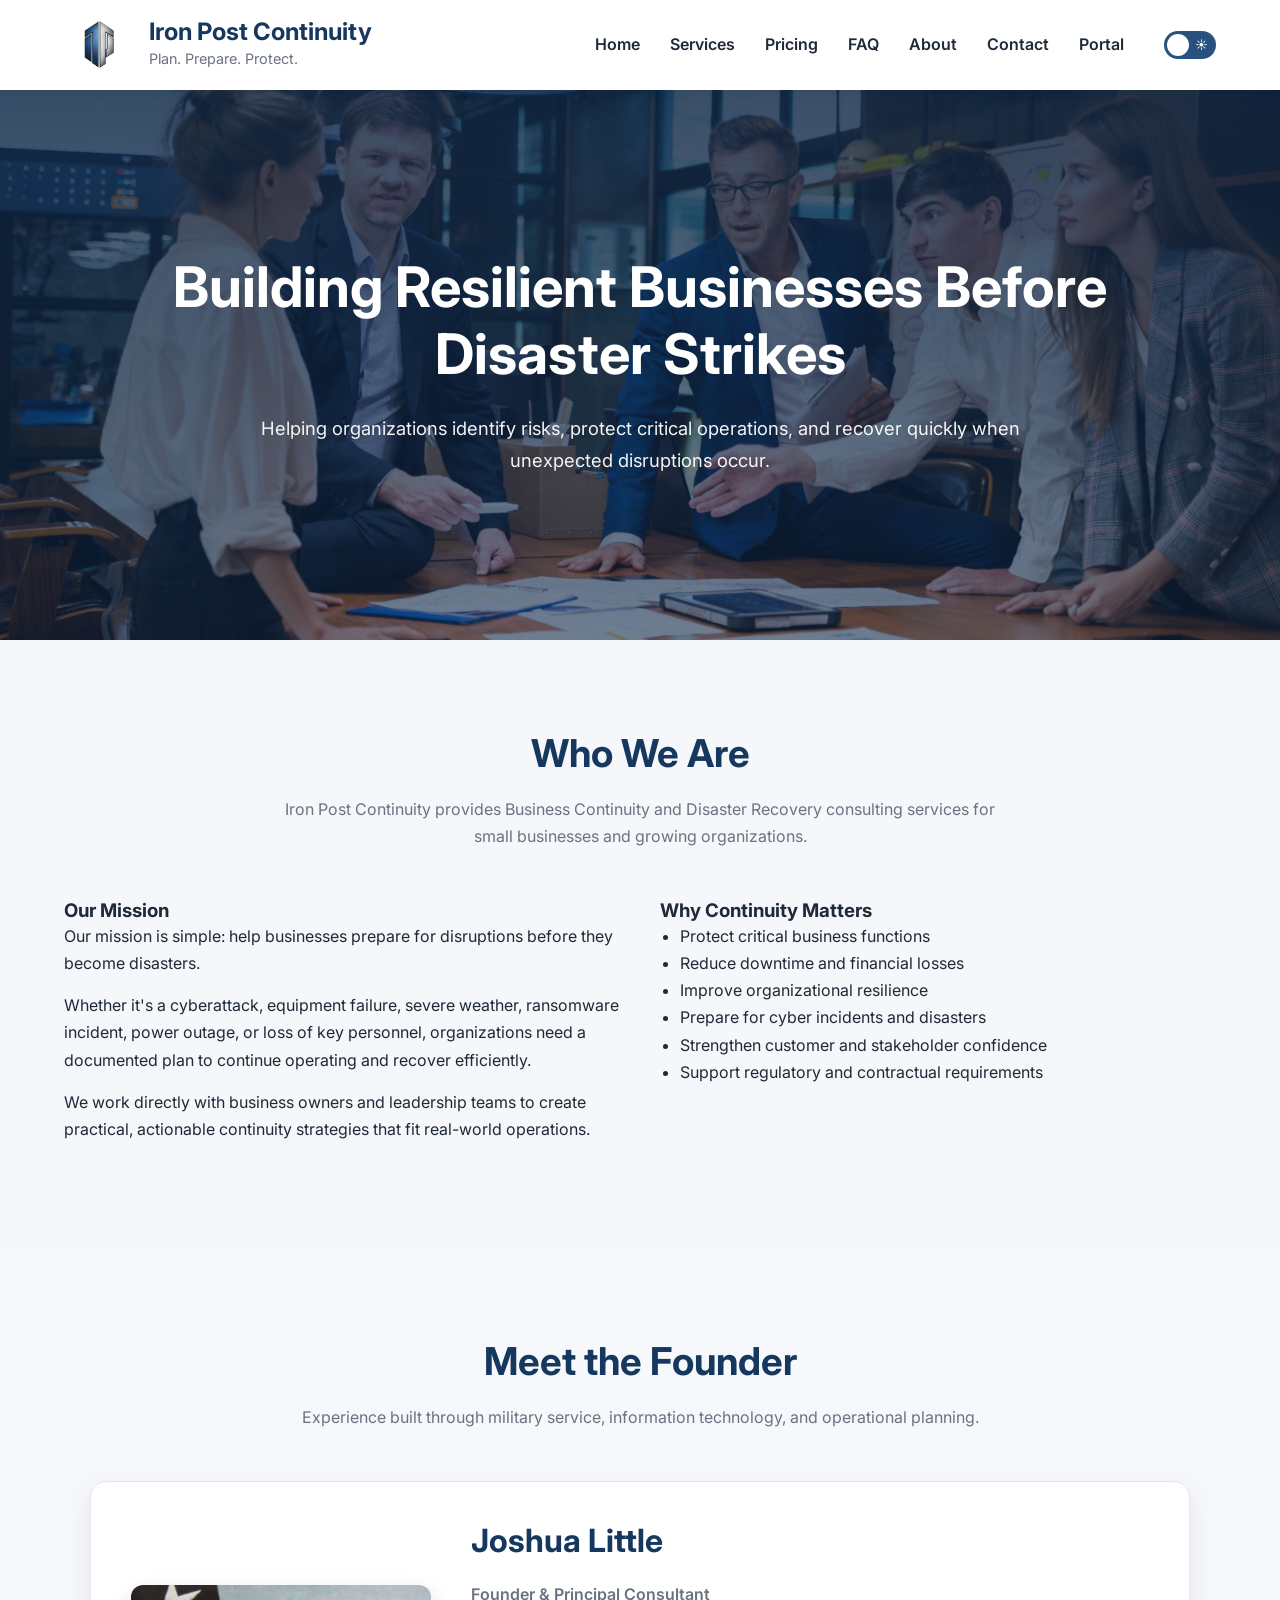
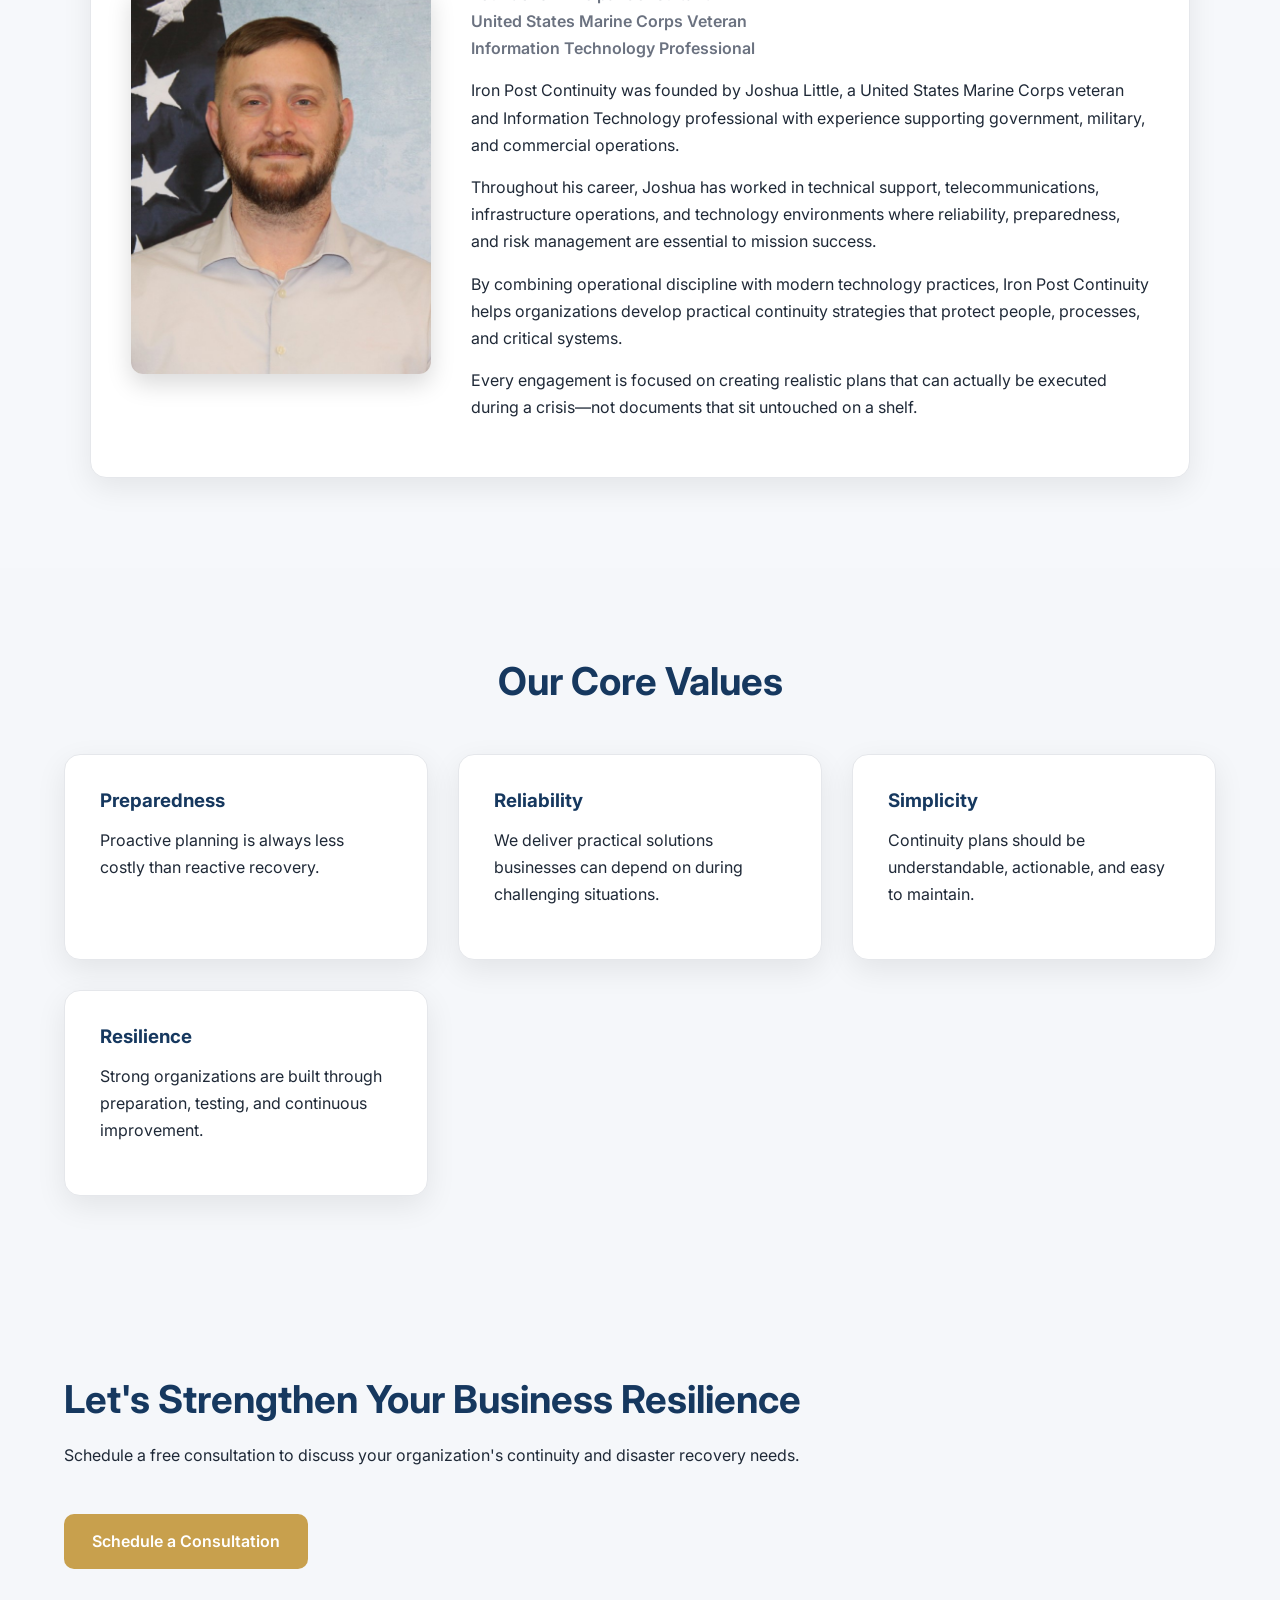
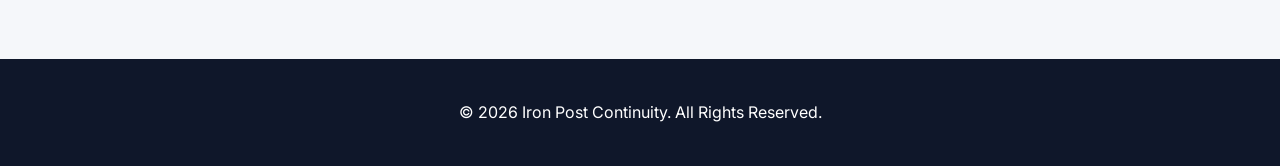
==== commit e2904237: "Added Portal link to menu in About" ====
--- a/about.html
+++ b/about.html
@@ -35,6 +35,7 @@
                     <li><a href="faq.html">FAQ</a></li>
                     <li><a href="about.html">About</a></li>
                     <li><a href="contact.html">Contact</a></li>
+					<li><a href="portal.html">Portal</a></li>
 					<li>
                 		<label class="theme-switch">
                     		<input type="checkbox" id="theme-toggle">
@@ -273,4 +274,4 @@
 
 });
 </script>
-</html>+</html>
